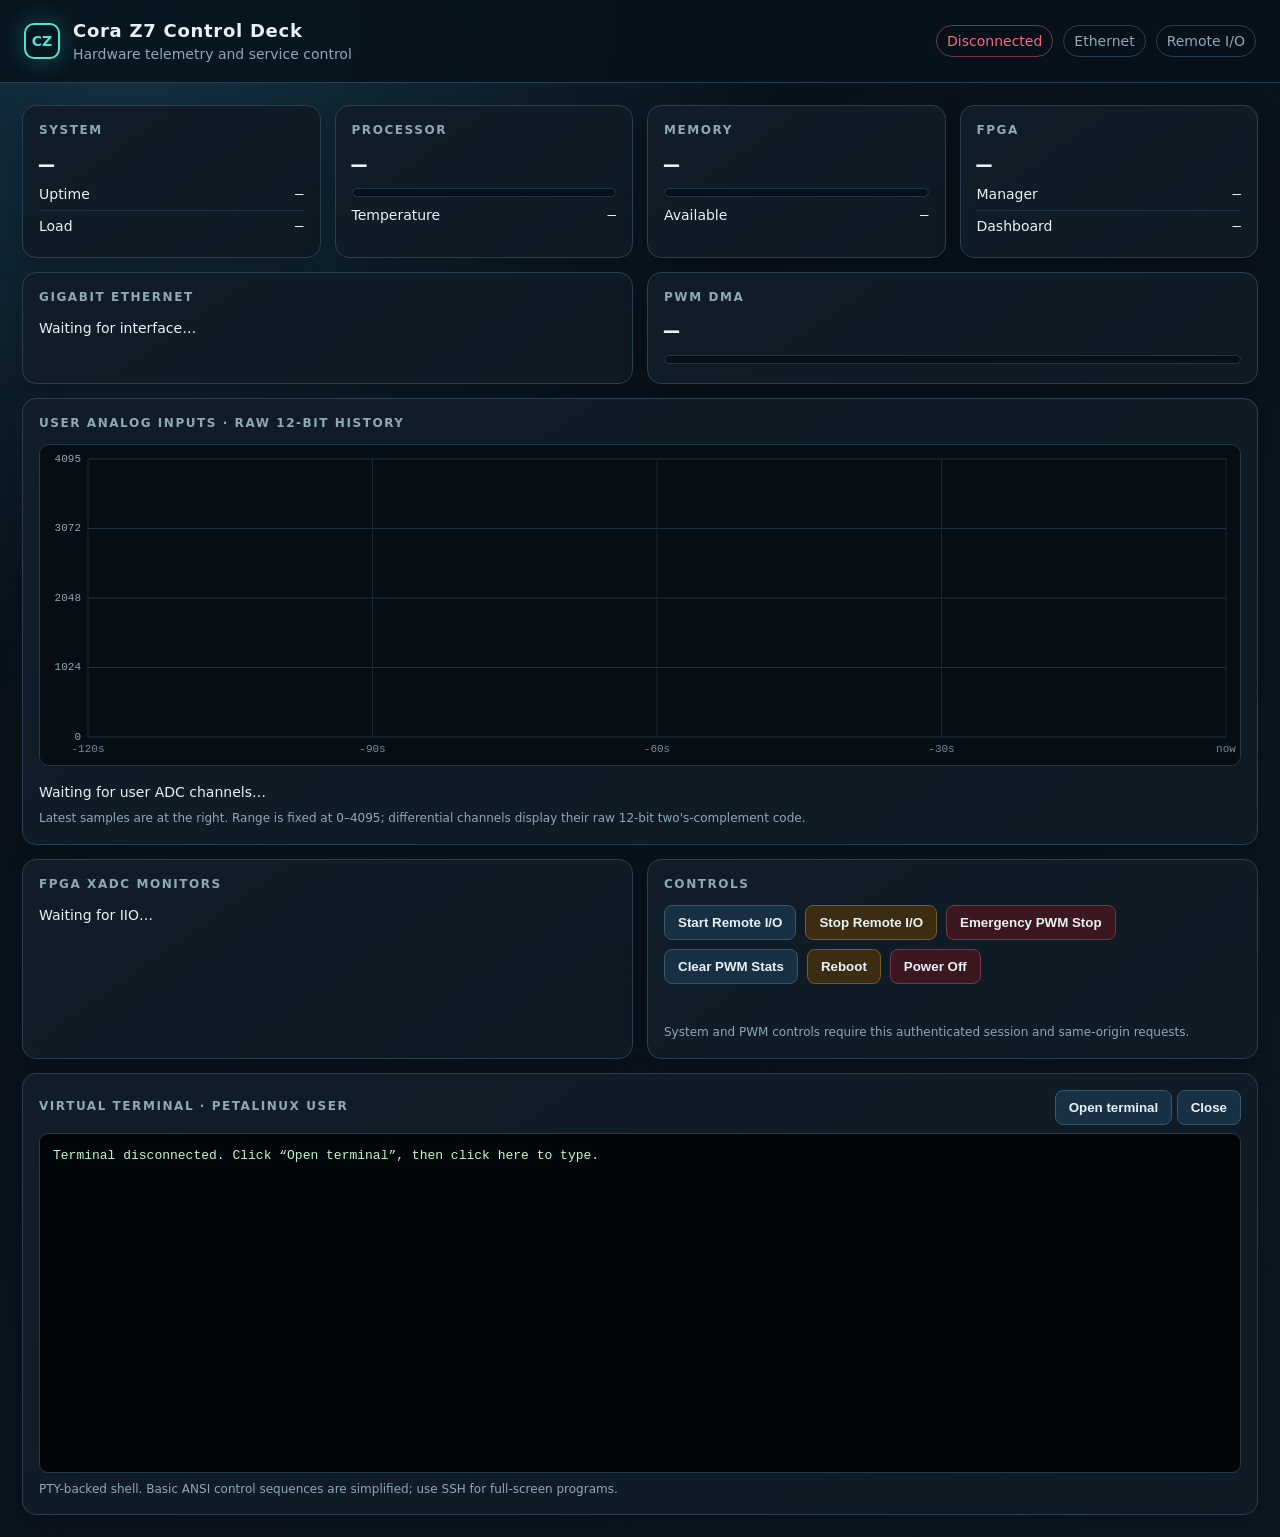
==== software/cora-dashboard/www/index.html @ b37fb0a7 "Add Cora ADC, DMA, and remote dashboard support" ====
<!doctype html>
<html lang="en">
<head>
  <meta charset="utf-8">
  <meta name="viewport" content="width=device-width, initial-scale=1">
  <title>Cora Z7 Control Deck</title>
  <style>
    :root { color-scheme: dark; --bg:#081018; --panel:#101d28; --panel2:#142635; --line:#294153;
      --text:#e8f1f5; --muted:#8fa8b6; --cyan:#4ee4d2; --green:#7bea8b; --amber:#ffc857;
      --red:#ff6577; --blue:#62a8ff; }
    * { box-sizing:border-box; }
    body { margin:0; min-height:100vh; background:radial-gradient(circle at 10% 0,#153446 0,transparent 34%),
      linear-gradient(145deg,#071018,#0b151f 60%,#0c1822); color:var(--text);
      font:14px/1.45 system-ui,-apple-system,"Segoe UI",sans-serif; }
    header { display:flex; align-items:center; justify-content:space-between; gap:18px; padding:18px 24px;
      border-bottom:1px solid var(--line); background:#07121bd9; position:sticky; top:0; z-index:5;
      backdrop-filter:blur(12px); }
    .brand { display:flex; align-items:center; gap:13px; }
    .mark { width:36px; height:36px; border:2px solid var(--cyan); border-radius:10px; display:grid;
      place-items:center; color:var(--cyan); font-weight:800; box-shadow:0 0 24px #4ee4d244; }
    h1 { margin:0; font-size:18px; letter-spacing:.04em; } .subtitle,.muted { color:var(--muted); }
    .statusline { display:flex; gap:10px; flex-wrap:wrap; justify-content:flex-end; }
    .pill { border:1px solid var(--line); border-radius:999px; padding:5px 10px; color:var(--muted); }
    .pill.good { border-color:#356f50; color:var(--green); } .pill.bad { border-color:#743a48; color:var(--red); }
    main { max-width:1500px; margin:auto; padding:22px; }
    .grid { display:grid; grid-template-columns:repeat(12,1fr); gap:14px; }
    .card { grid-column:span 3; background:linear-gradient(145deg,var(--panel),#0e1a24); border:1px solid var(--line);
      border-radius:14px; padding:16px; box-shadow:0 10px 28px #0004; min-width:0; }
    .wide { grid-column:span 6; } .full { grid-column:1/-1; }
    .card h2 { margin:0 0 12px; font-size:12px; text-transform:uppercase; letter-spacing:.13em; color:var(--muted); }
    .big { font:600 25px/1.1 ui-monospace,SFMono-Regular,Consolas,monospace; }
    .row { display:flex; justify-content:space-between; gap:14px; padding:5px 0; border-bottom:1px solid #1c303d; }
    .row:last-child { border:0; } .value { font-family:ui-monospace,SFMono-Regular,Consolas,monospace; text-align:right; }
    .meter { height:9px; background:#071018; border-radius:10px; overflow:hidden; margin:9px 0 3px; border:1px solid #203746; }
    .meter span { display:block; height:100%; width:0; background:linear-gradient(90deg,var(--cyan),var(--blue)); transition:width .25s; }
    table { width:100%; border-collapse:collapse; font-family:ui-monospace,SFMono-Regular,Consolas,monospace; font-size:12px; }
    th,td { text-align:left; border-bottom:1px solid #1c303d; padding:7px 8px; } th { color:var(--muted); }
    .adc-chart-wrap { position:relative; min-height:320px; border:1px solid #243b4a; border-radius:10px;
      background:#060d13; overflow:hidden; }
    #adc-chart { display:block; width:100%; height:320px; }
    .adc-legend { display:flex; flex-wrap:wrap; gap:7px 14px; margin:11px 0 5px; font:12px ui-monospace,SFMono-Regular,Consolas,monospace; }
    .adc-legend span { display:inline-flex; align-items:center; gap:6px; }
    .adc-swatch { width:18px; height:3px; border-radius:3px; }
    .table-scroll { overflow-x:auto; }
    button { appearance:none; border:1px solid #38576a; background:#173044; color:var(--text); border-radius:8px;
      padding:9px 13px; font-weight:650; cursor:pointer; } button:hover { border-color:var(--cyan); }
    button.danger { background:#3d1720; border-color:#743a48; } button.warn { background:#3b2c12; border-color:#765d25; }
    .controls { display:flex; flex-wrap:wrap; gap:9px; }
    #notice { min-height:22px; margin-top:10px; color:var(--cyan); }
    .terminal-head { display:flex; align-items:center; justify-content:space-between; margin-bottom:8px; }
    #terminal { margin:0; min-height:340px; max-height:58vh; overflow:auto; padding:13px; border-radius:9px;
      border:1px solid #243b4a; background:#020609; color:#b9f9cf; outline:none; white-space:pre-wrap;
      word-break:break-all; font:13px/1.35 ui-monospace,SFMono-Regular,Consolas,monospace; }
    #terminal:focus { border-color:var(--cyan); box-shadow:0 0 0 2px #4ee4d222; }
    .hint { margin-top:8px; font-size:12px; color:var(--muted); }
    @media(max-width:1000px){.card{grid-column:span 6}.wide{grid-column:1/-1}}
    @media(max-width:620px){header{align-items:flex-start}.statusline{display:none}main{padding:12px}.card{grid-column:1/-1}.big{font-size:20px}}
  </style>
</head>
<body>
<header>
  <div class="brand"><div class="mark">CZ</div><div><h1>Cora Z7 Control Deck</h1><div class="subtitle">Hardware telemetry and service control</div></div></div>
  <div class="statusline"><span id="live" class="pill">Connecting</span><span id="link" class="pill">Ethernet</span><span id="remote" class="pill">Remote I/O</span></div>
</header>
<main>
  <div class="grid">
    <section class="card"><h2>System</h2><div id="hostname" class="big">—</div><div class="row"><span>Uptime</span><span id="uptime" class="value">—</span></div><div class="row"><span>Load</span><span id="load" class="value">—</span></div></section>
    <section class="card"><h2>Processor</h2><div id="cpu" class="big">—</div><div class="meter"><span id="cpu-meter"></span></div><div class="row"><span>Temperature</span><span id="temperature" class="value">—</span></div></section>
    <section class="card"><h2>Memory</h2><div id="memory" class="big">—</div><div class="meter"><span id="memory-meter"></span></div><div class="row"><span>Available</span><span id="memory-free" class="value">—</span></div></section>
    <section class="card"><h2>FPGA</h2><div id="fpga" class="big">—</div><div class="row"><span>Manager</span><span id="fpga-name" class="value">—</span></div><div class="row"><span>Dashboard</span><span id="version" class="value">—</span></div></section>
    <section class="card wide"><h2>Gigabit Ethernet</h2><div id="network">Waiting for interface…</div></section>
    <section class="card wide"><h2>PWM DMA</h2><div id="pwm-state" class="big">—</div><div class="meter"><span id="pwm-meter"></span></div><div id="pwm-details"></div></section>
    <section class="card full"><h2>User Analog Inputs · Raw 12-bit History</h2>
      <div class="adc-chart-wrap"><canvas id="adc-chart" aria-label="Live raw 12-bit ADC history"></canvas></div>
      <div id="adc-legend" class="adc-legend"></div>
      <div id="iio-user" class="table-scroll">Waiting for user ADC channels…</div>
      <div class="hint">Latest samples are at the right. Range is fixed at 0–4095; differential channels display their raw 12-bit two's-complement code.</div>
    </section>
    <section class="card wide"><h2>FPGA XADC Monitors</h2><div id="iio-system" class="table-scroll">Waiting for IIO…</div></section>
    <section class="card wide"><h2>Controls</h2><div class="controls">
      <button data-action="remote_start">Start Remote I/O</button><button data-action="remote_stop" class="warn">Stop Remote I/O</button>
      <button data-action="pwm_stop" class="danger">Emergency PWM Stop</button><button data-action="pwm_clear_stats">Clear PWM Stats</button>
      <button data-action="reboot" data-confirm="Reboot the Cora board?" class="warn">Reboot</button>
      <button data-action="poweroff" data-confirm="Shut down the Cora board?" class="danger">Power Off</button>
    </div><div id="notice"></div><div class="hint">System and PWM controls require this authenticated session and same-origin requests.</div></section>
    <section class="card full"><div class="terminal-head"><h2 style="margin:0">Virtual terminal · petalinux user</h2><div><button id="term-open">Open terminal</button> <button id="term-close">Close</button></div></div>
      <pre id="terminal" tabindex="0">Terminal disconnected. Click “Open terminal”, then click here to type.</pre>
      <div class="hint">PTY-backed shell. Basic ANSI control sequences are simplified; use SSH for full-screen programs.</div>
    </section>
  </div>
</main>
<script>
const byId=id=>document.getElementById(id);
const bytes=n=>{if(!Number.isFinite(n))return '—';const u=['B','KiB','MiB','GiB'];let i=0;while(n>=1024&&i<u.length-1){n/=1024;i++}return `${n.toFixed(i?1:0)} ${u[i]}`};
const duration=s=>{s=Math.max(0,Math.floor(s));const d=Math.floor(s/86400);s%=86400;const h=Math.floor(s/3600);s%=3600;const m=Math.floor(s/60);return `${d?d+'d ':''}${h}h ${m}m`};
const pill=(el,ok,text)=>{el.textContent=text;el.className='pill '+(ok?'good':'bad')};
const adcColors=['#4ee4d2','#ffc857','#ff6577','#62a8ff','#7bea8b','#d38cff','#ff9f68','#70d6ff','#f7aef8','#b8f2e6'];
const adcHistory=new Map();const ADC_POINTS=120;let lastAdcChannels=[];
function adcKey(c){return `${c.label}:${c.physical_channel}`}
function drawAdcChart(){
  const canvas=byId('adc-chart'),rect=canvas.getBoundingClientRect(),ratio=window.devicePixelRatio||1;
  const width=Math.max(320,Math.round(rect.width)),height=320;
  if(canvas.width!==Math.round(width*ratio)||canvas.height!==Math.round(height*ratio)){canvas.width=Math.round(width*ratio);canvas.height=Math.round(height*ratio)}
  const ctx=canvas.getContext('2d');ctx.setTransform(ratio,0,0,ratio,0,0);ctx.clearRect(0,0,width,height);ctx.fillStyle='#060d13';ctx.fillRect(0,0,width,height);
  const left=48,right=14,top=14,bottom=28,plotW=width-left-right,plotH=height-top-bottom;
  ctx.font='11px ui-monospace, monospace';ctx.textAlign='right';ctx.textBaseline='middle';
  for(const value of [0,1024,2048,3072,4095]){const y=top+plotH-(value/4095)*plotH;ctx.strokeStyle='#1e3544';ctx.lineWidth=1;ctx.beginPath();ctx.moveTo(left,y);ctx.lineTo(width-right,y);ctx.stroke();ctx.fillStyle='#8fa8b6';ctx.fillText(String(value),left-7,y)}
  for(const seconds of [0,30,60,90,120]){const x=width-right-(seconds/120)*plotW;ctx.strokeStyle='#142a37';ctx.beginPath();ctx.moveTo(x,top);ctx.lineTo(x,top+plotH);ctx.stroke();ctx.textAlign='center';ctx.textBaseline='top';ctx.fillStyle='#718b99';ctx.fillText(seconds?`-${seconds}s`:'now',x,top+plotH+7)}
  lastAdcChannels.forEach((channel,index)=>{const values=adcHistory.get(adcKey(channel))||[];if(!values.length)return;ctx.strokeStyle=adcColors[index%adcColors.length];ctx.lineWidth=1.7;ctx.beginPath();values.forEach((value,i)=>{const slot=ADC_POINTS-values.length+i;const x=left+(slot/(ADC_POINTS-1))*plotW;const y=top+plotH-(Math.max(0,Math.min(4095,value))/4095)*plotH;if(i)ctx.lineTo(x,y);else ctx.moveTo(x,y)});ctx.stroke()});
}
function updateAdcChart(channels){
  lastAdcChannels=channels;
  channels.forEach(channel=>{const key=adcKey(channel),values=adcHistory.get(key)||[];values.push(Number(channel.raw_12bit)||0);if(values.length>ADC_POINTS)values.splice(0,values.length-ADC_POINTS);adcHistory.set(key,values)});
  byId('adc-legend').innerHTML=channels.map((c,i)=>`<span><i class="adc-swatch" style="background:${adcColors[i%adcColors.length]}"></i>${c.label} <span class="muted">${c.physical_channel}</span></span>`).join('');
  drawAdcChart();
}
function render(s){
  byId('hostname').textContent=s.system.hostname; byId('uptime').textContent=duration(s.system.uptime_seconds);
  byId('load').textContent=s.system.load_average.join(' / '); const cpu=s.system.cpu.percent;
  byId('cpu').textContent=`${cpu.toFixed(1)}%`;byId('cpu-meter').style.width=`${Math.min(100,cpu)}%`;
  byId('temperature').textContent=s.system.thermal.length?`${s.system.thermal[0].celsius.toFixed(1)} °C`:'Unavailable';
  const mem=s.system.memory;byId('memory').textContent=`${mem.used_percent.toFixed(1)}%`;
  byId('memory-meter').style.width=`${mem.used_percent}%`;byId('memory-free').textContent=bytes(mem.available_bytes);
  byId('fpga').textContent=s.fpga.state;byId('fpga-name').textContent=s.fpga.name;byId('version').textContent=`v${s.version}`;
  const net=s.network[0];
  if(net){byId('network').innerHTML=`<div class="row"><span>${net.name} · ${net.address||'no IPv4'}</span><span class="value">${net.speed_mbps||'—'} Mb/s</span></div><div class="row"><span>Link / MAC</span><span class="value">${net.state} · ${net.mac}</span></div><div class="row"><span>Receive</span><span class="value">${bytes(net.rx_bytes_per_second)}/s · ${bytes(net.rx_bytes)} total</span></div><div class="row"><span>Transmit</span><span class="value">${bytes(net.tx_bytes_per_second)}/s · ${bytes(net.tx_bytes)} total</span></div>`;pill(byId('link'),net.carrier,`${net.speed_mbps||'?'} Mb/s ${net.state}`)}
  const p=s.pwm;if(!p.present){byId('pwm-state').textContent='Not detected';byId('pwm-details').innerHTML='';byId('pwm-meter').style.width='0'}else{
    byId('pwm-state').textContent=p.running?'RUNNING':(p.faulted?'FAULTED':'IDLE');byId('pwm-meter').style.width=`${Math.min(100,p.duty_percent||0)}%`;
    byId('pwm-details').innerHTML=`<div class="row"><span>Duty</span><span class="value">${p.duty_percent}% (${p.active_duty}/${p.active_period})</span></div><div class="row"><span>FIFO / queued</span><span class="value">${p.fifo_level} / ${p.queued_periods}</span></div><div class="row"><span>Samples</span><span class="value">${p.accepted_samples}</span></div><div class="row"><span>Underruns</span><span class="value">HW ${p.pwm_underruns} · driver ${p.driver_underruns}</span></div>`}
  const userChannels=[],systemChannels=[];
  for(const dev of s.iio){for(const c of dev.channels){if(c.user_accessible)userChannels.push(c);else systemChannels.push(c)}}
  const userRows=userChannels.map(c=>`<tr><td>${c.label}</td><td>${c.physical_channel}</td><td>${c.raw_12bit}</td><td>${c.bipolar?'differential · signed':'single-ended · unsigned'}</td></tr>`).join('');
  byId('iio-user').innerHTML=userRows?`<table><thead><tr><th>Input</th><th>XADC channel</th><th>Raw 12-bit</th><th>Mode</th></tr></thead><tbody>${userRows}</tbody></table>`:'No user-accessible XADC channels detected';
  const systemRows=systemChannels.map(c=>`<tr><td>${c.label}</td><td>${c.raw}</td><td>${c.scale||'—'}</td></tr>`).join('');
  byId('iio-system').innerHTML=systemRows?`<table><thead><tr><th>Monitor</th><th>Raw</th><th>Scale</th></tr></thead><tbody>${systemRows}</tbody></table>`:'No internal XADC monitors detected';
  updateAdcChart(userChannels);
  pill(byId('remote'),s.remote_io.running,s.remote_io.running?'Remote I/O running':'Remote I/O stopped');pill(byId('live'),true,'Live');
}
async function refresh(){try{const r=await fetch('/api/status',{cache:'no-store'});if(!r.ok)throw Error(r.status);render(await r.json())}catch(e){pill(byId('live'),false,'Disconnected')}}
setInterval(refresh,1000);refresh();
window.addEventListener('resize',drawAdcChart);
document.querySelectorAll('[data-action]').forEach(button=>button.addEventListener('click',async()=>{if(button.dataset.confirm&&!confirm(button.dataset.confirm))return;byId('notice').textContent='Working…';try{const r=await fetch('/api/control',{method:'POST',headers:{'Content-Type':'application/json','X-Cora-Request':'1'},body:JSON.stringify({action:button.dataset.action})});const j=await r.json();byId('notice').textContent=j.message||j.error||'Done'}catch(e){byId('notice').textContent=`Request failed: ${e}`}}));
let ws=null;const term=byId('terminal');let terminalText='';
function appendTerminal(data){data=data.replace(/\x1b\][^\x07]*(?:\x07|\x1b\\)/g,'').replace(/\x1b\[[0-?]*[ -\/]*[@-~]/g,'');for(const ch of data){if(ch==='\b'||ch==='\x7f')terminalText=terminalText.slice(0,-1);else if(ch==='\r'){}else terminalText+=ch}if(terminalText.length>120000)terminalText=terminalText.slice(-90000);term.textContent=terminalText;term.scrollTop=term.scrollHeight}
function sendInput(data){if(ws&&ws.readyState===WebSocket.OPEN)ws.send(JSON.stringify({type:'input',data}))}
byId('term-open').onclick=()=>{if(ws&&ws.readyState<2)return;terminalText='Connecting…\n';term.textContent=terminalText;const scheme=location.protocol==='https:'?'wss':'ws';ws=new WebSocket(`${scheme}://${location.host}/ws/terminal`);ws.onopen=()=>{terminalText='';term.textContent='';term.focus();ws.send(JSON.stringify({type:'resize',cols:100,rows:28}))};ws.onmessage=e=>{try{const m=JSON.parse(e.data);if(m.type==='output')appendTerminal(m.data)}catch(_){}};ws.onclose=()=>appendTerminal('\n[terminal closed]\n');ws.onerror=()=>appendTerminal('\n[terminal error]\n')};
byId('term-close').onclick=()=>{if(ws)ws.close()};term.addEventListener('click',()=>term.focus());
term.addEventListener('paste',e=>{e.preventDefault();sendInput(e.clipboardData.getData('text'))});
term.addEventListener('keydown',e=>{let data='';if(e.ctrlKey&&e.key.length===1)data=String.fromCharCode(e.key.toUpperCase().charCodeAt(0)-64);else{const keys={Enter:'\r',Backspace:'\x7f',Tab:'\t',Escape:'\x1b',ArrowUp:'\x1b[A',ArrowDown:'\x1b[B',ArrowRight:'\x1b[C',ArrowLeft:'\x1b[D',Home:'\x1b[H',End:'\x1b[F',Delete:'\x1b[3~'};data=keys[e.key]||(e.key.length===1?e.key:'')}if(data){e.preventDefault();sendInput(data)}});
</script>
</body>
</html>
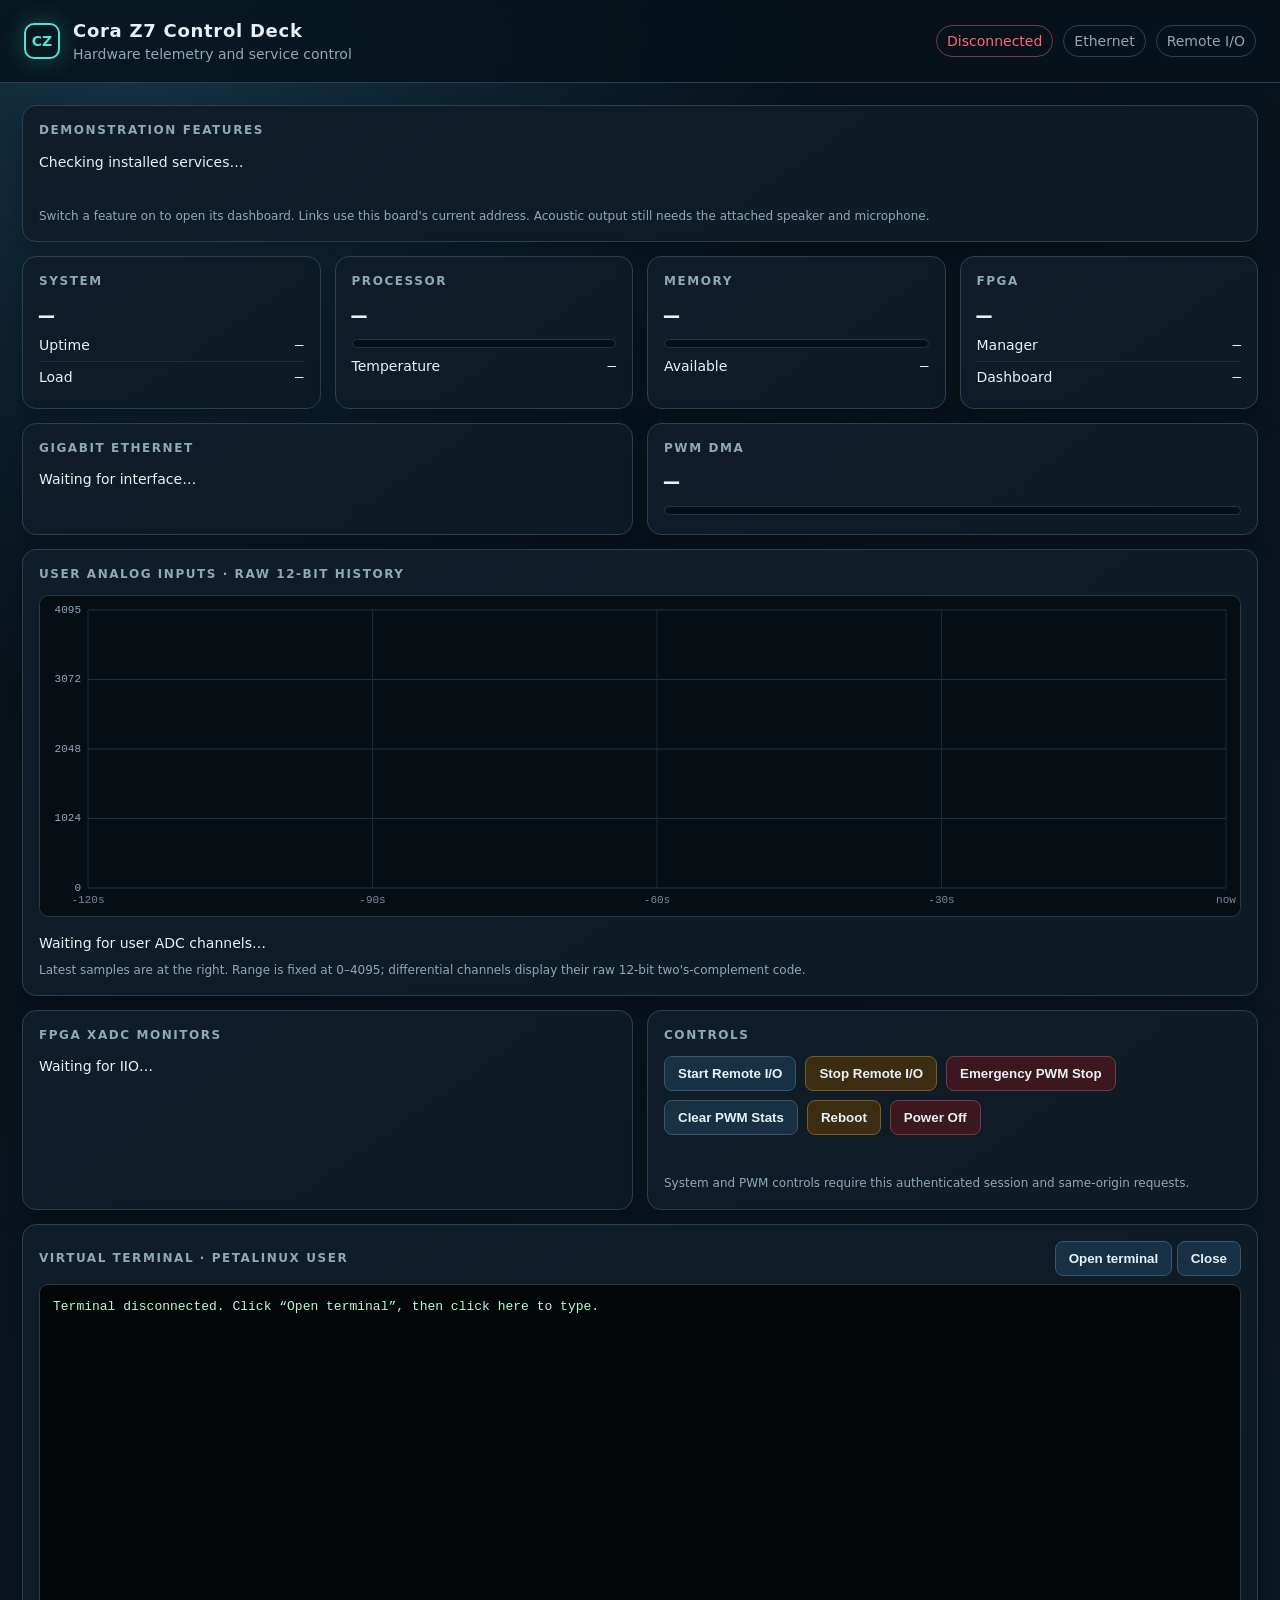
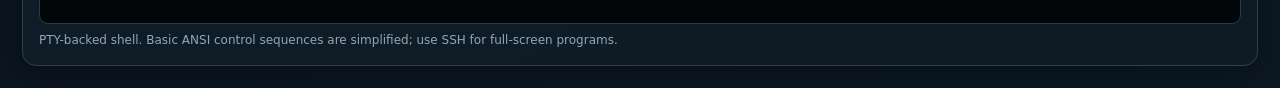
==== commit b7d8f9b3: "feat: preserve integrated sonar platform and demos Commit the application and hardware changes used " ====
--- a/software/cora-dashboard/www/index.html
+++ b/software/cora-dashboard/www/index.html
@@ -53,6 +53,20 @@
       word-break:break-all; font:13px/1.35 ui-monospace,SFMono-Regular,Consolas,monospace; }
     #terminal:focus { border-color:var(--cyan); box-shadow:0 0 0 2px #4ee4d222; }
     .hint { margin-top:8px; font-size:12px; color:var(--muted); }
+    .feature-grid { display:grid; grid-template-columns:repeat(auto-fit,minmax(245px,1fr)); gap:10px; }
+    .feature { border:1px solid var(--line); border-radius:10px; padding:12px; background:#0b1923; }
+    .feature-top { display:flex; align-items:center; justify-content:space-between; gap:10px; }
+    .feature strong { font-size:14px; } .feature-state { color:var(--muted); font-size:12px; }
+    .feature-links { display:flex; flex-wrap:wrap; gap:8px; margin-top:10px; }
+    .feature-links a { color:var(--cyan); text-decoration:none; font-size:12px; }
+    .feature-links a:hover { text-decoration:underline; }
+    #feature-notice { min-height:20px; margin-top:8px; color:var(--cyan); }
+    .switch { position:relative; width:44px; height:25px; flex:none; }
+    .switch input { position:absolute; opacity:0; width:100%; height:100%; margin:0; cursor:pointer; z-index:1; }
+    .switch span { display:block; width:100%; height:100%; background:#445664; border-radius:30px; transition:background .2s; }
+    .switch span:after { content:''; position:absolute; width:19px; height:19px; left:3px; top:3px; border-radius:50%; background:white; transition:transform .2s; }
+    .switch input:checked+span { background:#258675; } .switch input:checked+span:after { transform:translateX(19px); }
+    .switch input:disabled+span { opacity:.4; } .switch input:focus-visible+span { outline:2px solid var(--cyan); outline-offset:2px; }
     @media(max-width:1000px){.card{grid-column:span 6}.wide{grid-column:1/-1}}
     @media(max-width:620px){header{align-items:flex-start}.statusline{display:none}main{padding:12px}.card{grid-column:1/-1}.big{font-size:20px}}
   </style>
@@ -64,6 +78,8 @@
 </header>
 <main>
   <div class="grid">
+    <section class="card full"><h2>Demonstration features</h2><div id="features" class="feature-grid">Checking installed services…</div><div id="feature-notice" role="status" aria-live="polite"></div>
+      <div class="hint">Switch a feature on to open its dashboard. Links use this board's current address. Acoustic output still needs the attached speaker and microphone.</div></section>
     <section class="card"><h2>System</h2><div id="hostname" class="big">—</div><div class="row"><span>Uptime</span><span id="uptime" class="value">—</span></div><div class="row"><span>Load</span><span id="load" class="value">—</span></div></section>
     <section class="card"><h2>Processor</h2><div id="cpu" class="big">—</div><div class="meter"><span id="cpu-meter"></span></div><div class="row"><span>Temperature</span><span id="temperature" class="value">—</span></div></section>
     <section class="card"><h2>Memory</h2><div id="memory" class="big">—</div><div class="meter"><span id="memory-meter"></span></div><div class="row"><span>Available</span><span id="memory-free" class="value">—</span></div></section>
@@ -115,6 +131,7 @@
   drawAdcChart();
 }
 function render(s){
+  renderFeatures(s.features||[]);
   byId('hostname').textContent=s.system.hostname; byId('uptime').textContent=duration(s.system.uptime_seconds);
   byId('load').textContent=s.system.load_average.join(' / '); const cpu=s.system.cpu.percent;
   byId('cpu').textContent=`${cpu.toFixed(1)}%`;byId('cpu-meter').style.width=`${Math.min(100,cpu)}%`;
@@ -136,6 +153,34 @@
   updateAdcChart(userChannels);
   pill(byId('remote'),s.remote_io.running,s.remote_io.running?'Remote I/O running':'Remote I/O stopped');pill(byId('live'),true,'Live');
 }
+let featureBusy='';
+function renderFeatures(features){
+  const container=byId('features');
+  const focus=document.activeElement?.dataset?.feature;
+  container.replaceChildren(...features.map(f=>{
+    const card=document.createElement('div');card.className='feature';
+    const top=document.createElement('div');top.className='feature-top';
+    const title=document.createElement('div');const strong=document.createElement('strong');strong.textContent=f.name;
+    const state=document.createElement('div');state.className='feature-state';state.textContent=featureBusy===f.id?'Switching…':f.installed?(f.running?'Running':'Stopped'):'Not installed';
+    title.append(strong,state);
+    const label=document.createElement('label');label.className='switch';
+    const input=document.createElement('input');input.type='checkbox';input.checked=f.running;
+    input.disabled=!f.installed||featureBusy===f.id;input.dataset.feature=f.id;
+    input.setAttribute('aria-label',`${f.running?'Disable':'Enable'} ${f.name}`);
+    input.addEventListener('change',async()=>{
+      featureBusy=f.id;input.disabled=true;byId('feature-notice').textContent=`${input.checked?'Starting':'Stopping'} ${f.name}…`;
+      try{const r=await fetch('/api/control',{method:'POST',headers:{'Content-Type':'application/json','X-Cora-Request':'1'},body:JSON.stringify({action:`feature:${f.id}:${input.checked?'on':'off'}`})});
+        const j=await r.json();if(!r.ok)throw Error(j.error||r.status);byId('feature-notice').textContent=j.message;}
+      catch(e){input.checked=!input.checked;byId('feature-notice').textContent=`${f.name}: ${e.message}`;}
+      finally{featureBusy='';await refresh();}
+    });
+    const track=document.createElement('span');label.append(input,track);top.append(title,label);card.append(top);
+    const links=document.createElement('div');links.className='feature-links';
+    for(const link of f.links){const a=document.createElement('a');a.href=`${location.protocol}//${location.hostname}:${link.port}/`;a.target='_blank';a.rel='noopener';a.textContent=`${link.label} ↗`;links.append(a)}
+    card.append(links);return card;
+  }));
+  if(focus)container.querySelector(`[data-feature="${focus}"]`)?.focus();
+}
 async function refresh(){try{const r=await fetch('/api/status',{cache:'no-store'});if(!r.ok)throw Error(r.status);render(await r.json())}catch(e){pill(byId('live'),false,'Disconnected')}}
 setInterval(refresh,1000);refresh();
 window.addEventListener('resize',drawAdcChart);
